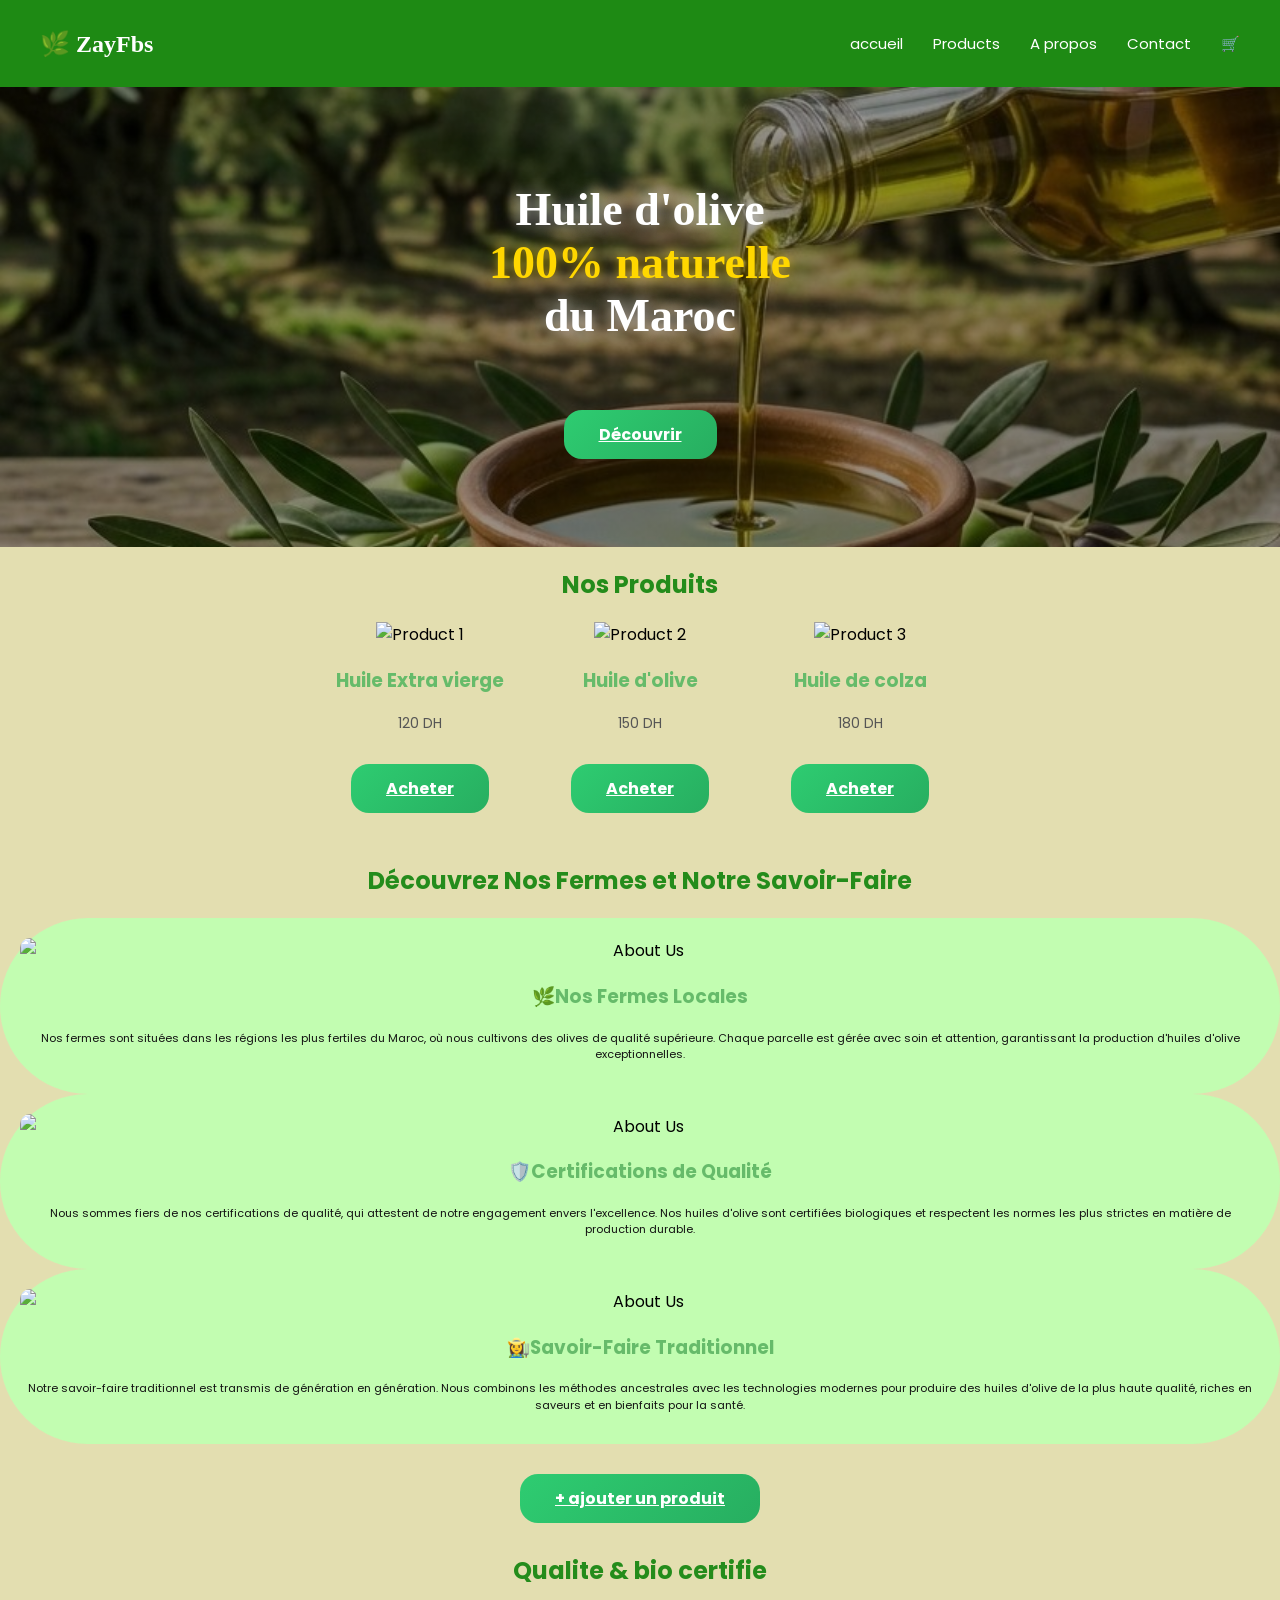
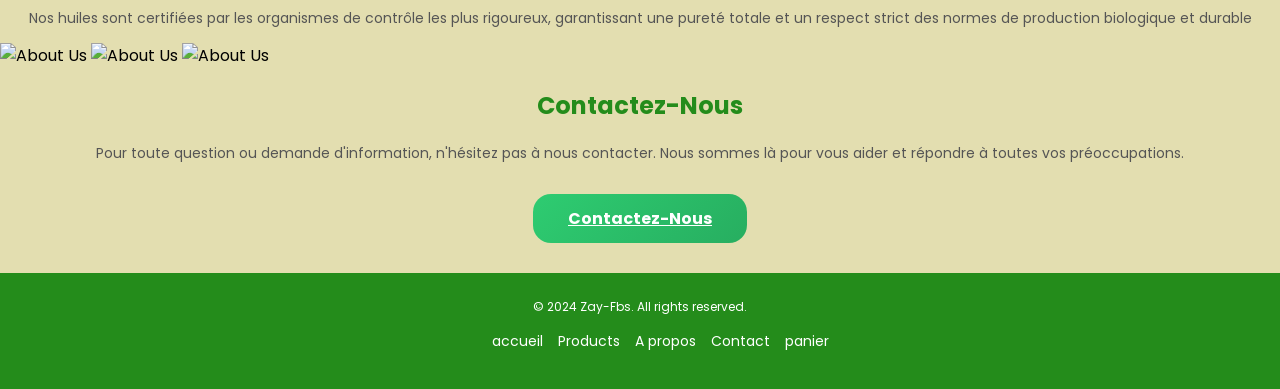
==== index.html @ a03b49b1 "first push" ====
<!DOCTYPE html>
<html lang="en">
<head>
    <meta charset="UTF-8">
    <meta name="viewport" content="width=device-width, initial-scale=1.0">
    <title>Zay-Fbs</title>
    <link rel="stylesheet" href="./css/style.css">
    <link href="https://fonts.googleapis.com/css2?family=IM+Fell+Great+Primer&display=swap" rel="stylesheet">
    <link href="https://fonts.googleapis.com/css2?family=Poppins:wght@300;400;600&display=swap" rel="stylesheet">
</head>
<body>
    <header class="nav">
        <div class="logo">🌿 ZayFbs</div>
        <ul class="nav-links">
            <li><a href="#">accueil</a></li>
            <li><a href="#">Products</a></li>
            <li><a href="#">A propos</a></li>
            <li><a href="#">Contact</a></li>
            <li><a href="#"> 🛒 </a>
            </li>
        </ul>

</header>
    <section class="hero">
  <h1 class="hero-text">
    Huile d'olive <br>
    <span class="yellow">100% naturelle</span> <br>
    du Maroc
  </h1>
  <a href="#" class="btn">Découvrir</a>
</section>

    <section class="products">
        <h2> Nos Produits </h2>
        <div class="product-list">
            <div class="product-item">
                <img src="product1.jpg" alt="Product 1">
                <h3>Huile Extra vierge  </h3>
                <p>120 DH</p>
                <a href="#" class="btn">Acheter</a>
            </div>
            <div class="product-item">
                <img src="product2.jpg" alt="Product 2">
                <h3>Huile d'olive  </h3>
                <p>150 DH</p>
                <a href="#" class="btn">Acheter</a>
            </div>
            <div class="product-item">
                <img src="product3.jpg" alt="Product 3">
                <h3>Huile de colza  </h3>
                <p>180 DH</p>
                <a href="#" class="btn">Acheter</a>
            </div>
        </div>
    </section>
    <section class="about">
        <h2>Découvrez Nos Fermes et Notre Savoir-Faire</h2>
        <div class="cards">

        <div class="about-content">
            <img src="about.jpg" alt="About Us">
            <h3>🌿Nos Fermes Locales</h3>
            <p>Nos fermes sont situées dans les régions les plus fertiles du Maroc, où nous cultivons des olives de qualité supérieure. Chaque parcelle est gérée avec soin et attention, garantissant la production d'huiles d'olive exceptionnelles.</p>
        </div>
            <div class="about-content">
                <img src="about2.jpg" alt="About Us">
                <h3>🛡️Certifications de Qualité</h3>
                <p>Nous sommes fiers de nos certifications de qualité, qui attestent de notre engagement envers l'excellence. Nos huiles d'olive sont certifiées biologiques et respectent les normes les plus strictes en matière de production durable.</p>
            </div>
            <div class="about-content">
                <img src="about3.jpg" alt="About Us">
                <h3>👩‍🌾Savoir-Faire Traditionnel</h3>
                <p>Notre savoir-faire traditionnel est transmis de génération en génération. Nous combinons les méthodes ancestrales avec les technologies modernes pour produire des huiles d'olive de la plus haute qualité, riches en saveurs et en bienfaits pour la santé.</p>
        </div>
    </section>
    <a href="#" class="btn"> + ajouter un produit</a>
    <section>   
        <h2>Qualite & bio certifie</h2>
        <p>Nos huiles sont certifiées par les organismes de contrôle les plus rigoureux, garantissant une pureté totale et un respect strict des normes de production biologique et durable</p>
         <img src="about2.jpg" alt="About Us">
          <img src="about2.jpg" alt="About Us">
           <img src="about2.jpg" alt="About Us">
    </section>
    <section>
        <h2>Contactez-Nous</h2>
        <p>Pour toute question ou demande d'information, n'hésitez pas à nous contacter. Nous sommes là pour vous aider et répondre à toutes vos préoccupations.</p>

        <a href="#" class="btn">Contactez-Nous</a>
    </section>

    <footer class="footer">
        <p1>&copy; 2024 Zay-Fbs. All rights reserved.</p1>
        <ul class="nav-links">
            <li><a href="#">accueil</a></li>
            <li><a href="#">Products</a></li>
            <li><a href="#">A propos</a></li>
            <li><a href="#">Contact</a></li>
            <li><a href="#">panier</a>
            </li>
    </footer>
</body>
</html>
---- css/style.css ----
body {
  margin: 0;
  font-family: 'Poppins', sans-serif;
  background-color: #E3DEB0; 
}
.nav {
  display: flex;
  justify-content: space-between;
  align-items: center;
  padding: 15px 40px;
  background-color: #1e8a14;
  color: white;
}
.logo {
  font-size: 24px;
  font-weight: bold;
  font-family: 'IM Fell Great Primer', serif;
}
.hero {
  height: 460px;
  background:linear-gradient(rgba(0,0,0,0.4), rgba(0,0,0,0.4)),url("../img/WhatsApp Image 2026-04-13 at 12.40.04.jpeg") center/cover no-repeat;
  display: flex;
  flex-direction: column;
  justify-content: center; 
  align-items: center; 
  text-align: center;
  color: white;
}

.nav-links {
  display: flex;
  list-style: none;
  gap: 30px;
}

.nav-links li a {
  text-decoration: none;
  color: rgb(255, 255, 255);
  font-size: 15px;
  transition: 0.3s;
}

.nav-links li a:hover {
  color: #00bcd4;
}
h1.hero-text {
  font-size: 46px;
  font-weight: bold;
  text-shadow: 0 0 15px rgba(250, 248, 248, 0.7);
  font-family: 'IM Fell Great Primer', serif;
}
.yellow {
  color: #FFD700;
  font-weight: bold;
  text-shadow: 0 0 10px rgba(255, 215, 0, 0.5);
  font-family: 'IM Fell Great Primer', serif;
}
.btn {

  background: linear-gradient(135deg, #2ecc71, #27ae60);
  color: white;
  padding: 12px 35px;
  border-radius: 18px;
  font-weight: bold;
}

.btn:hover {
  background: linear-gradient(135deg, #27ae60, #2ecc71);
  box-shadow: 0 4px 15px rgba(39, 174, 96, 0.5);
}

h2 {
  color: #248c1b; 
  text-align: center;
}
.product-list {
  display: flex;
  justify-content: center; 
  gap: 20px; 
}
.product-item {
  width: 200px;
  text-align: center;
}
h3 {
  color: #66bb6a;
}
.about-content {
  text-align: center;
  background: #c2fdb1;
  padding: 20px;
  border-radius: 100px;
}
.about-content img {
  display: block;
  margin: 0 auto 15px;
  width: 100%;
  border-radius: 10px;
}
.about-content p {
  font-size: 11px;
  color: #121212;
}
p {
  font-family: 'Poppins', sans-serif;
  font-size: 14px;
  text-align: center;
  line-height: 1.5;
  color: #555;
}
.btn {
  display: block;
  margin: 30px auto;
  width: fit-content;
}
.footer {
  background-color: #248c1b;
  color: white;
  text-align: center;
  padding: 20px;
}
.footer .nav-links {
  justify-content: center;
  gap: 15px;
  margin-top: 10px;
}
p1 {
  font-family: 'Poppins', sans-serif;
  font-size: 12px;
  color: #fff;
}
.footer .nav-links li a {
  color: white;
  font-size: 14px;
  transition: 0.3s;
}
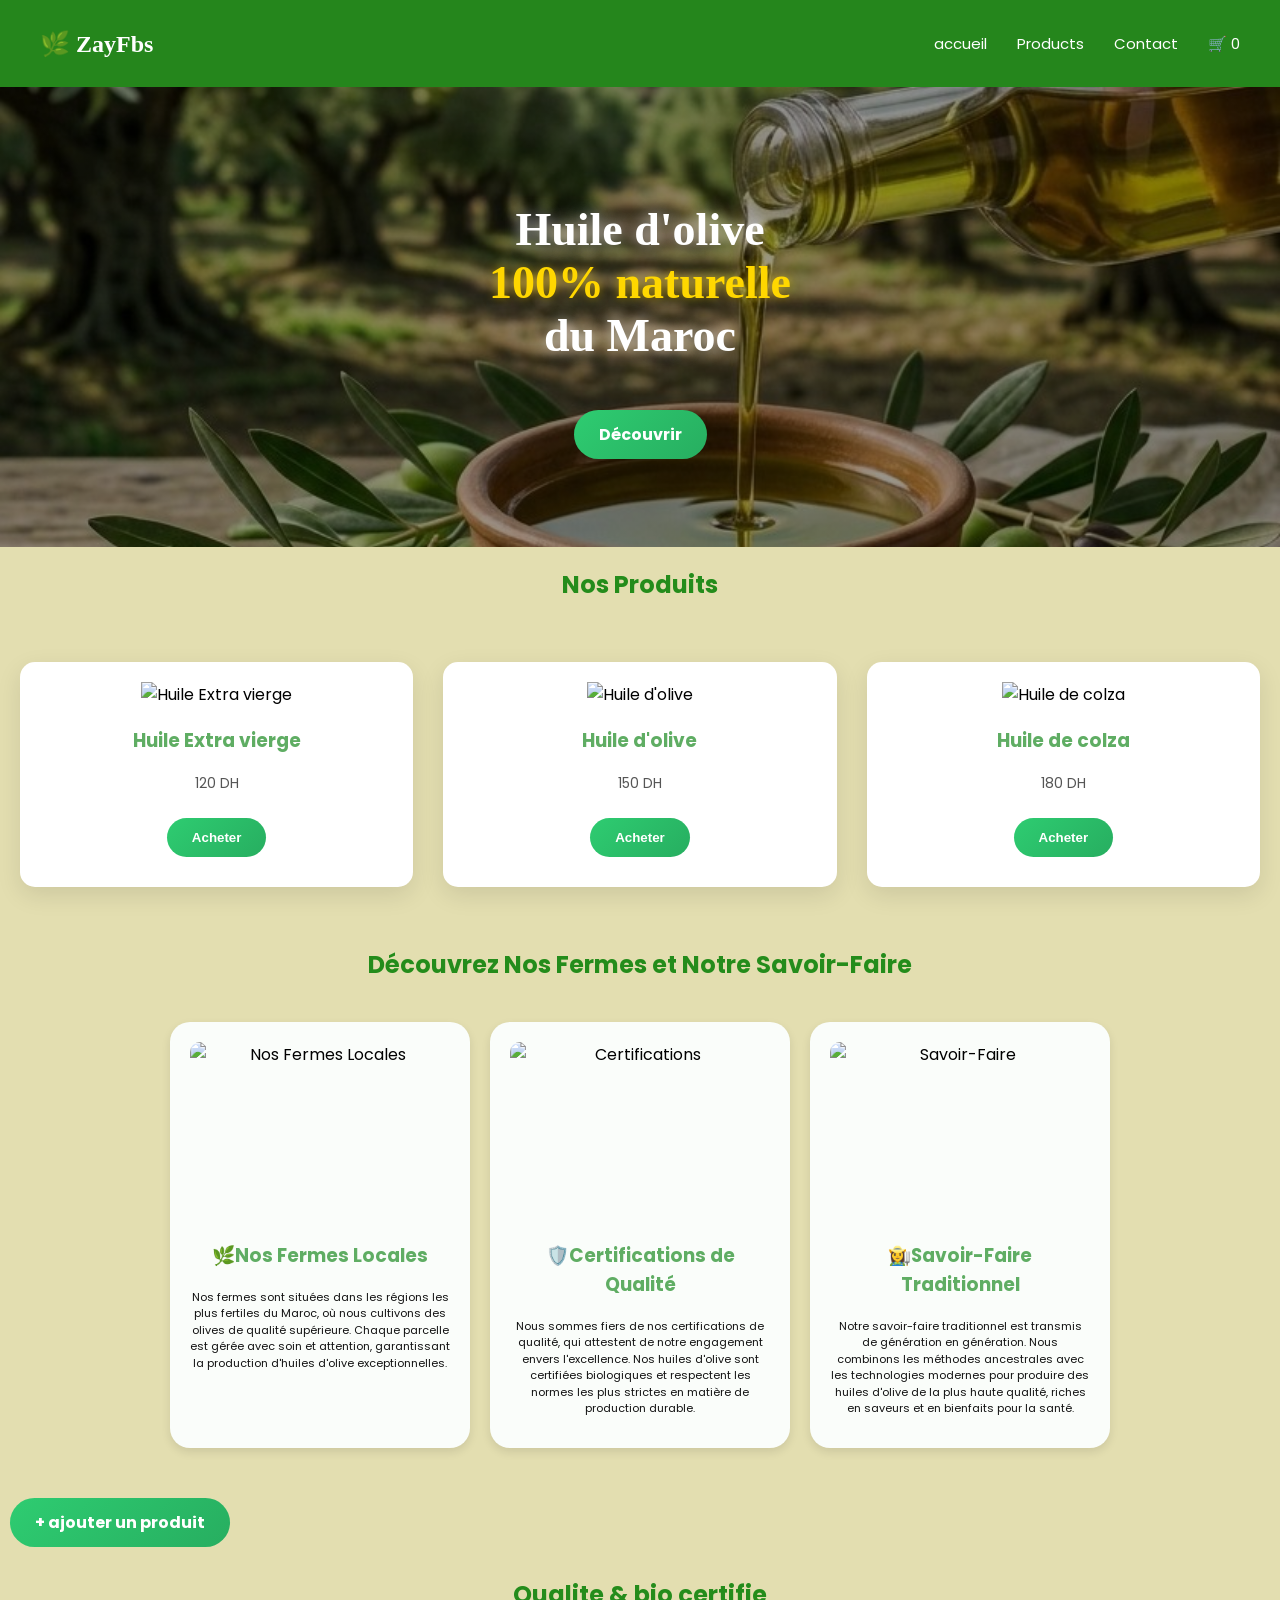
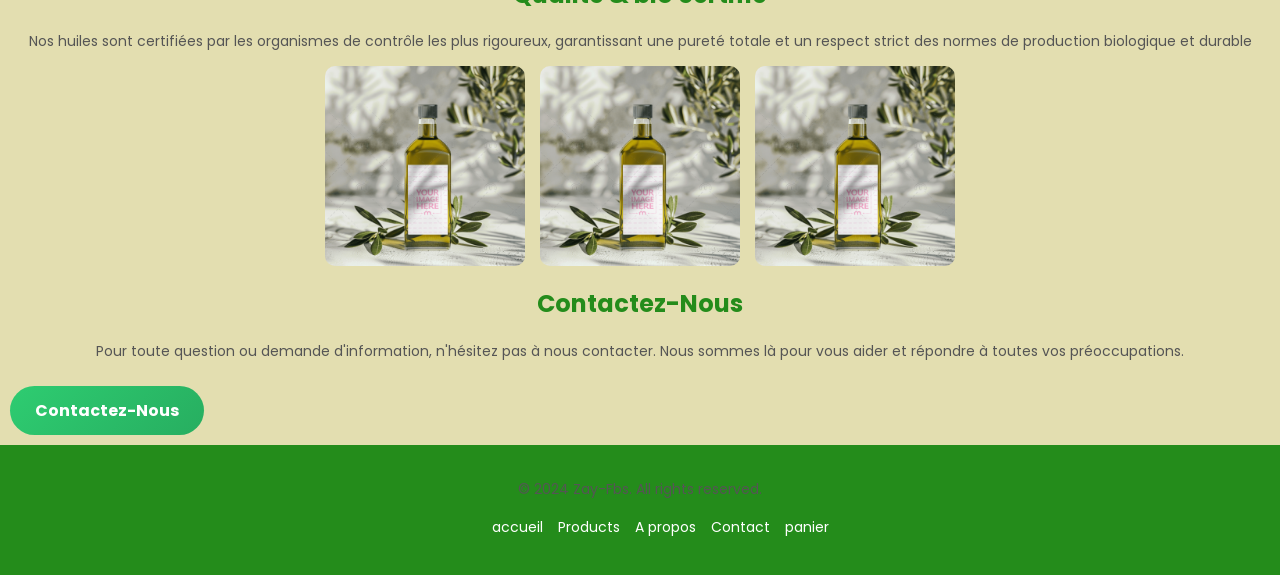
==== commit 5a60ed50: "new" ====
--- a/index.html
+++ b/index.html
@@ -12,12 +12,10 @@
     <header class="nav">
         <div class="logo">🌿 ZayFbs</div>
         <ul class="nav-links">
-            <li><a href="#">accueil</a></li>
-            <li><a href="#">Products</a></li>
-            <li><a href="#">A propos</a></li>
-            <li><a href="#">Contact</a></li>
-            <li><a href="#"> 🛒 </a>
-            </li>
+            <li><a href="index.html">accueil</a></li>
+            <li><a href="nos produit.html">Products</a></li>
+            <li><a href="admine.html">Contact</a></li>
+           <li><a href="panier.html"> 🛒 <span id="count">0</span></a></li>
         </ul>
 
 </header>
@@ -27,69 +25,73 @@
     <span class="yellow">100% naturelle</span> <br>
     du Maroc
   </h1>
-  <a href="#" class="btn">Découvrir</a>
+ <a href="#" class="btn" id="discover">Découvrir</a>
+  
 </section>
 
     <section class="products">
         <h2> Nos Produits </h2>
         <div class="product-list">
             <div class="product-item">
-                <img src="product1.jpg" alt="Product 1">
-                <h3>Huile Extra vierge  </h3>
+                <img src="" alt="Huile Extra vierge" loading="lazy">
+                <h3>Huile Extra vierge</h3>
                 <p>120 DH</p>
-                <a href="#" class="btn">Acheter</a>
+                <button class="btn acheter" data-name="Huile Extra vierge" data-price="120">Acheter</button>
             </div>
             <div class="product-item">
-                <img src="product2.jpg" alt="Product 2">
-                <h3>Huile d'olive  </h3>
+                <img src="" alt="Huile d'olive" loading="lazy">
+                <h3>Huile d'olive</h3>
                 <p>150 DH</p>
-                <a href="#" class="btn">Acheter</a>
+                <button class="btn acheter" data-name="Huile d'olive" data-price="150">Acheter</button>
             </div>
             <div class="product-item">
-                <img src="product3.jpg" alt="Product 3">
-                <h3>Huile de colza  </h3>
+                <img src="" alt="Huile de colza" loading="lazy">
+                <h3>Huile de colza</h3>
                 <p>180 DH</p>
-                <a href="#" class="btn">Acheter</a>
+                <button class="btn acheter" data-name="Huile de colza" data-price="180">Acheter</button>
             </div>
         </div>
     </section>
     <section class="about">
         <h2>Découvrez Nos Fermes et Notre Savoir-Faire</h2>
         <div class="cards">
-
         <div class="about-content">
-            <img src="about.jpg" alt="About Us">
+            <img src="" alt="Nos Fermes Locales" loading="lazy">
             <h3>🌿Nos Fermes Locales</h3>
             <p>Nos fermes sont situées dans les régions les plus fertiles du Maroc, où nous cultivons des olives de qualité supérieure. Chaque parcelle est gérée avec soin et attention, garantissant la production d'huiles d'olive exceptionnelles.</p>
         </div>
             <div class="about-content">
-                <img src="about2.jpg" alt="About Us">
+                <img src="" alt="Certifications" loading="lazy">
                 <h3>🛡️Certifications de Qualité</h3>
                 <p>Nous sommes fiers de nos certifications de qualité, qui attestent de notre engagement envers l'excellence. Nos huiles d'olive sont certifiées biologiques et respectent les normes les plus strictes en matière de production durable.</p>
             </div>
             <div class="about-content">
-                <img src="about3.jpg" alt="About Us">
+                <img src="" alt="Savoir-Faire" loading="lazy">
                 <h3>👩‍🌾Savoir-Faire Traditionnel</h3>
                 <p>Notre savoir-faire traditionnel est transmis de génération en génération. Nous combinons les méthodes ancestrales avec les technologies modernes pour produire des huiles d'olive de la plus haute qualité, riches en saveurs et en bienfaits pour la santé.</p>
         </div>
     </section>
-    <a href="#" class="btn"> + ajouter un produit</a>
+        <a href="nouveau produit.html" class="btn add"> + ajouter un produit</a>
+    
     <section>   
         <h2>Qualite & bio certifie</h2>
         <p>Nos huiles sont certifiées par les organismes de contrôle les plus rigoureux, garantissant une pureté totale et un respect strict des normes de production biologique et durable</p>
-         <img src="about2.jpg" alt="About Us">
-          <img src="about2.jpg" alt="About Us">
-           <img src="about2.jpg" alt="About Us">
+       <div class="images">
+  <img src="./img/olive.jpg" alt="Certification" loading="lazy">
+  <img src="./img/olive.jpg" alt="Certification" loading="lazy">
+  <img src="./img/olive.jpg" alt="Certification" loading="lazy">
+</div>
     </section>
     <section>
         <h2>Contactez-Nous</h2>
         <p>Pour toute question ou demande d'information, n'hésitez pas à nous contacter. Nous sommes là pour vous aider et répondre à toutes vos préoccupations.</p>
 
-        <a href="#" class="btn">Contactez-Nous</a>
+        <a href="#" class="btn" id="btn">Contactez-Nous</a>
+        
     </section>
 
-    <footer class="footer">
-        <p1>&copy; 2024 Zay-Fbs. All rights reserved.</p1>
+    <footer id="foot" class="footer">
+        <p>&copy; 2024 Zay-Fbs. All rights reserved.</p>
         <ul class="nav-links">
             <li><a href="#">accueil</a></li>
             <li><a href="#">Products</a></li>
@@ -97,6 +99,8 @@
             <li><a href="#">Contact</a></li>
             <li><a href="#">panier</a>
             </li>
+        </ul>
     </footer>
+    <script src="script.js"></script>
 </body>
 </html>
--- a/css/style.css
+++ b/css/style.css
@@ -9,7 +9,7 @@
   justify-content: space-between;
   align-items: center;
   padding: 15px 40px;
-  background-color: #1e8a14;
+  background-color: #25861c;
   color: white;
 }
 .logo {
@@ -74,28 +74,64 @@
   color: #248c1b; 
   text-align: center;
 }
-.product-list {
+.product-list, .grid {
+  display: grid;
+  grid-template-columns: repeat(auto-fit, minmax(250px, 1fr));
+  gap: 30px;
+  padding: 40px 20px;
+  max-width: 1400px;
+  margin: 0 auto;
+}
+
+.grid {
+  grid-template-columns: repeat(4, 1fr);
+}
+.product-item, .card {
+  text-align: center;
+  background: white;
+  padding: 20px;
+  border-radius: 15px;
+  box-shadow: 0 8px 25px rgba(0,0,0,0.1);
+  transition: transform 0.3s ease, box-shadow 0.3s ease;
+}
+
+.product-item:hover, .card:hover {
+  transform: translateY(-10px);
+  box-shadow: 0 15px 40px rgba(0,0,0,0.2);
+}
+
+.card img {
+  width: 100%;
+  height: 220px;
+  object-fit: cover;
+  border-radius: 10px;
+}
+h3 {
+  color: #5fad63;
+}
+.cards {
   display: flex;
   justify-content: center; 
   gap: 20px; 
-}
-.product-item {
-  width: 200px;
-  text-align: center;
-}
-h3 {
-  color: #66bb6a;
-}
+  margin: 40px auto;
+  flex-wrap: wrap; 
+}
+
 .about-content {
   text-align: center;
-  background: #c2fdb1;
+  background: #fafdfa;
   padding: 20px;
-  border-radius: 100px;
-}
+  border-radius: 20px; 
+  width: 300px; 
+  box-shadow: 0 4px 10px rgba(0,0,0,0.1);
+}
+
 .about-content img {
   display: block;
   margin: 0 auto 15px;
   width: 100%;
+  height: 180px;
+  object-fit: cover; 
   border-radius: 10px;
 }
 .about-content p {
@@ -109,10 +145,86 @@
   line-height: 1.5;
   color: #555;
 }
-.btn {
-  display: block;
-  margin: 30px auto;
-  width: fit-content;
+.btn, .add-btn {
+  background: linear-gradient(135deg, #2ecc71, #27ae60);
+  color: white;
+  padding: 12px 25px;
+  border: none;
+  border-radius: 25px;
+  font-weight: bold;
+  cursor: pointer;
+  text-decoration: none;
+  display: inline-block;
+  transition: all 0.3s ease;
+  margin: 10px;
+}
+
+.btn:hover, .add-btn:hover {
+  background: linear-gradient(135deg, #27ae60, #2ecc71);
+  transform: scale(1.05);
+  box-shadow: 0 5px 20px rgba(39,174,96,0.4);
+}
+
+.add-btn {
+  background: linear-gradient(135deg, #5b702d, #a8c77b);
+}
+
+.add-btn:hover {
+  background: linear-gradient(135deg, #a8c77b, #5b702d);
+}
+
+.top {
+  display: flex;
+  justify-content: space-between;
+  align-items: center;
+  margin-bottom: 40px;
+  padding: 0 20px;
+}
+
+.top h1 {
+  font-size: 32px;
+  color: #279752;
+}
+
+.delete {
+  color: #e74c3c;
+  background: none;
+  border: none;
+  font-size: 18px;
+  cursor: pointer;
+  transition: color 0.3s;
+}
+
+.delete:hover {
+  color: #c0392b;
+}
+
+/* Notification smooth */
+.notification {
+  position: fixed;
+  top: 20px;
+  right: -400px;
+  background: #27ae60;
+  color: white;
+  padding: 15px 20px;
+  border-radius: 8px;
+  box-shadow: 0 4px 12px rgba(0,0,0,0.3);
+  transition: right 0.4s ease, transform 0.3s ease;
+  z-index: 10000;
+}
+
+.notification.show {
+  right: 20px;
+}
+.images {
+  display: flex;
+  justify-content: center; 
+  gap: 15px; 
+}
+
+.images img {
+  width: 200px;
+  border-radius: 10px;
 }
 .footer {
   background-color: #248c1b;
@@ -125,13 +237,95 @@
   gap: 15px;
   margin-top: 10px;
 }
-p1 {
-  font-family: 'Poppins', sans-serif;
-  font-size: 12px;
-  color: #fff;
-}
+/* Deprecated p1 */
 .footer .nav-links li a {
   color: white;
   font-size: 14px;
   transition: 0.3s;
 }
+
+/* Panier item styles */
+.item {
+  background: white;
+  margin: 15px 0;
+  padding: 20px;
+  border-radius: 12px;
+  box-shadow: 0 4px 15px rgba(0,0,0,0.1);
+  display: flex;
+  justify-content: space-between;
+  align-items: center;
+  animation: fadeIn 0.5s ease-in;
+}
+
+@keyframes fadeIn {
+  from { opacity: 0; transform: translateY(20px); }
+  to { opacity: 1; transform: translateY(0); }
+}
+
+/* Page load fade */
+* {
+  box-sizing: border-box;
+}
+
+body {
+  animation: fadeIn 0.8s ease-out;
+}
+
+/* Responsive */
+@media (max-width: 768px) {
+  .nav {
+    flex-direction: column;
+    gap: 15px;
+    padding: 15px;
+  }
+  
+  .nav-links {
+    gap: 15px;
+    flex-wrap: wrap;
+  }
+  
+  .grid, .product-list {
+    grid-template-columns: 1fr;
+    gap: 20px;
+    padding: 20px 10px;
+  }
+  
+  .hero {
+    height: 50vh;
+    font-size: 1.2rem;
+  }
+  
+  .hero-text {
+    font-size: 2rem !important;
+  }
+  
+  .cards {
+    flex-direction: column;
+    align-items: center;
+  }
+  
+  .about-content {
+    width: 90%;
+    max-width: 400px;
+  }
+  
+  .images {
+    flex-direction: column;
+    align-items: center;
+  }
+  
+  .images img {
+    width: 80%;
+    max-width: 300px;
+  }
+}
+
+@media (min-width: 769px) and (max-width: 1200px) {
+  .grid {
+    grid-template-columns: repeat(2, 1fr);
+  }
+  
+  .product-list {
+    grid-template-columns: repeat(2, 1fr);
+  }
+}
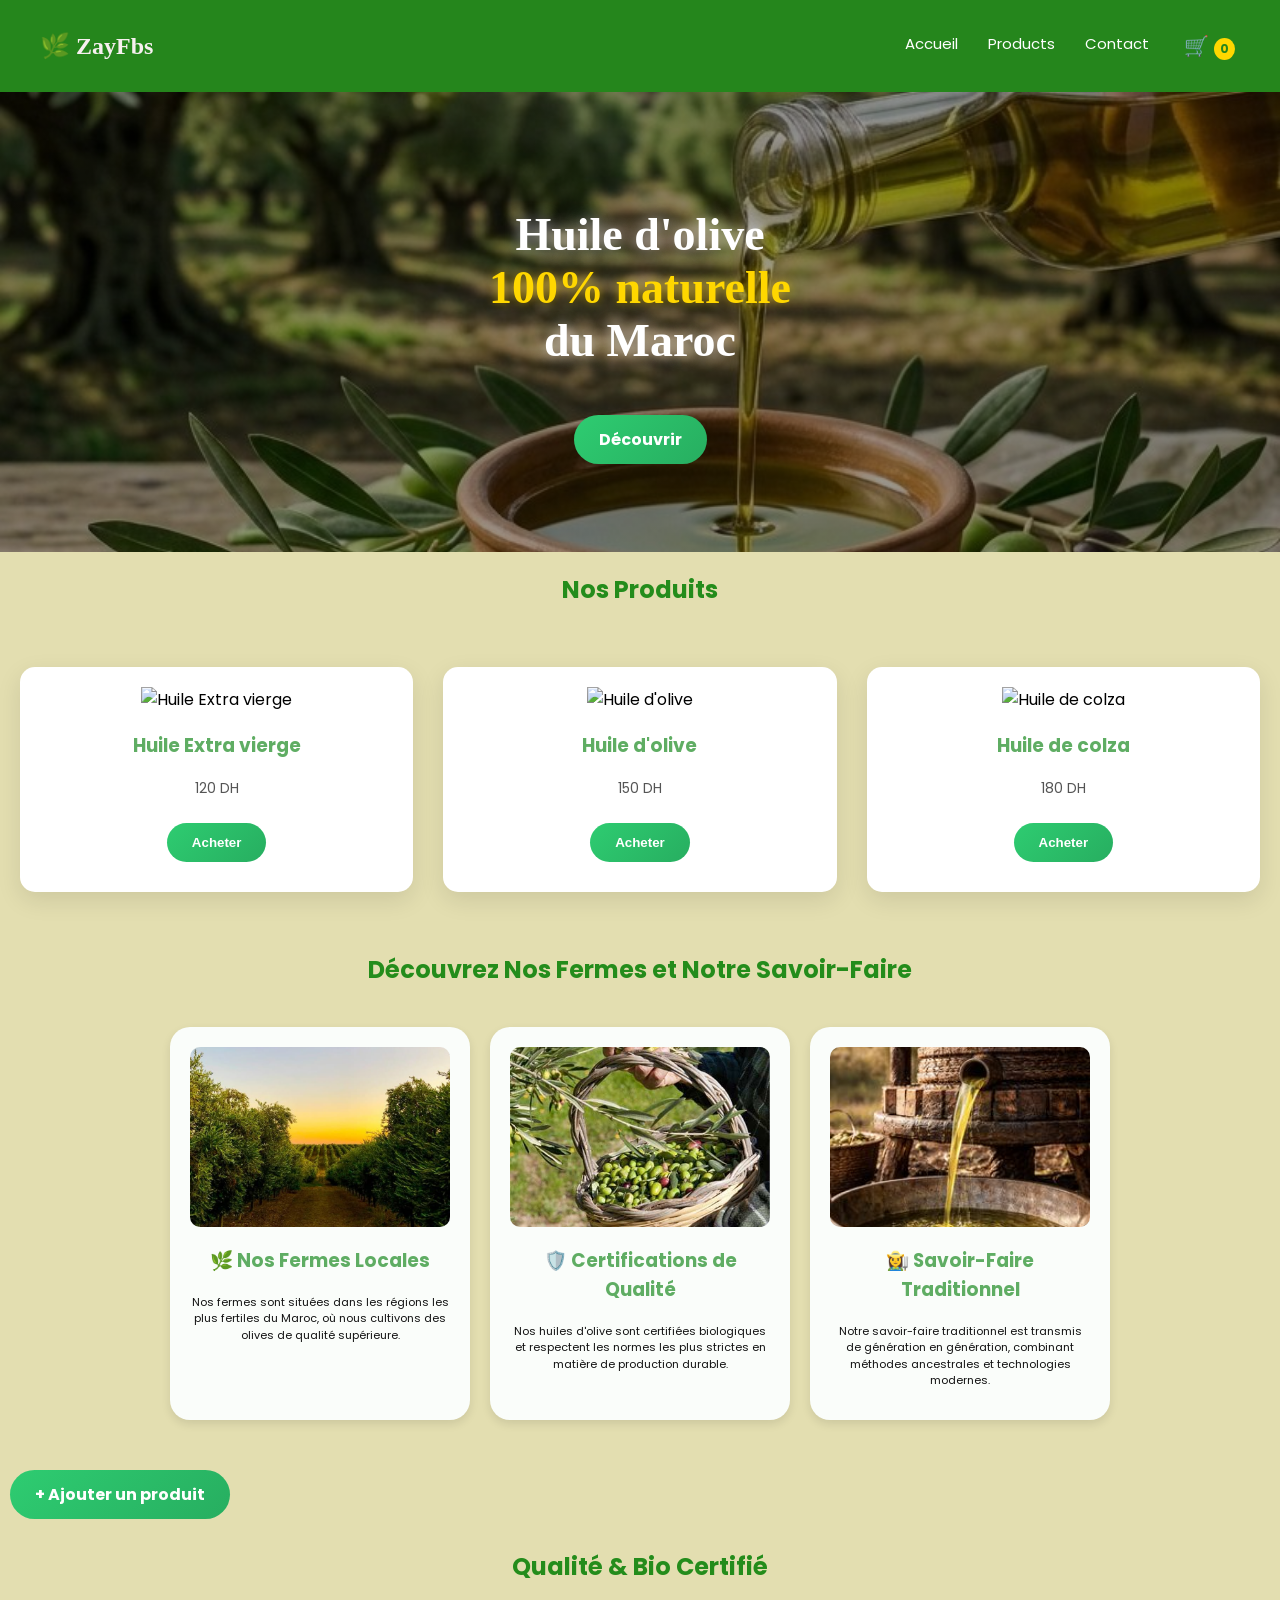
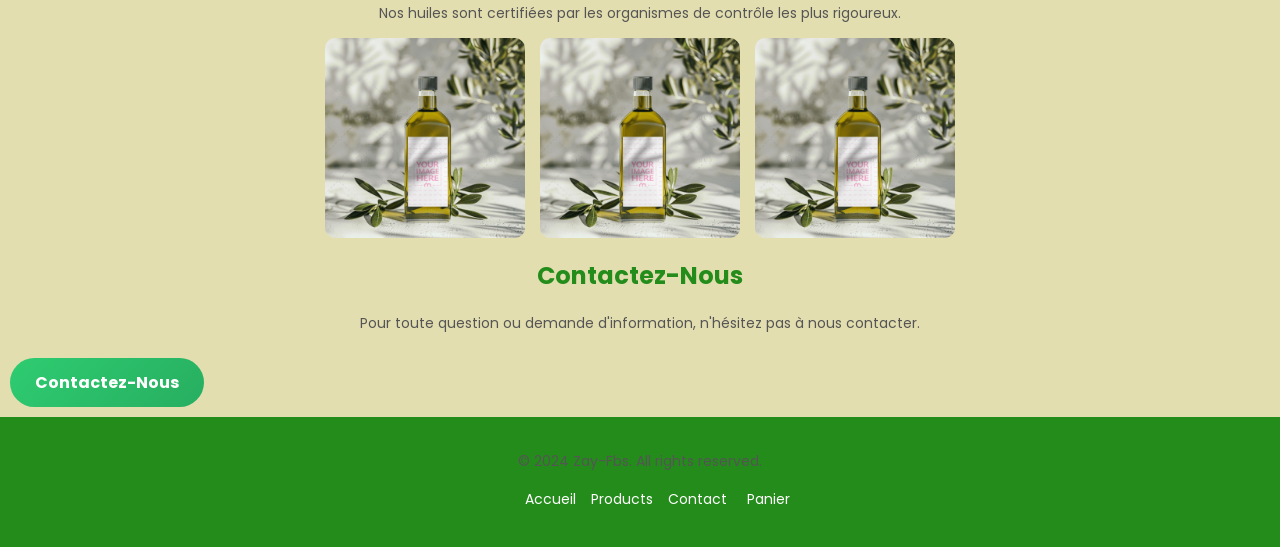
==== commit bcfb5d5f: "last commit" ====
--- a/index.html
+++ b/index.html
@@ -1,106 +1,106 @@
 <!DOCTYPE html>
 <html lang="en">
 <head>
-    <meta charset="UTF-8">
-    <meta name="viewport" content="width=device-width, initial-scale=1.0">
-    <title>Zay-Fbs</title>
-    <link rel="stylesheet" href="./css/style.css">
-    <link href="https://fonts.googleapis.com/css2?family=IM+Fell+Great+Primer&display=swap" rel="stylesheet">
-    <link href="https://fonts.googleapis.com/css2?family=Poppins:wght@300;400;600&display=swap" rel="stylesheet">
+  <meta charset="UTF-8">
+  <meta name="viewport" content="width=device-width, initial-scale=1.0">
+  <title>Zay-Fbs</title>
+  <link rel="stylesheet" href="./css/style.css">
+  <link href="https://fonts.googleapis.com/css2?family=IM+Fell+Great+Primer&display=swap" rel="stylesheet">
+  <link href="https://fonts.googleapis.com/css2?family=Poppins:wght@300;400;600&display=swap" rel="stylesheet">
 </head>
 <body>
-    <header class="nav">
-        <div class="logo">🌿 ZayFbs</div>
-        <ul class="nav-links">
-            <li><a href="index.html">accueil</a></li>
-            <li><a href="nos produit.html">Products</a></li>
-            <li><a href="admine.html">Contact</a></li>
-           <li><a href="panier.html"> 🛒 <span id="count">0</span></a></li>
-        </ul>
+  <header class="nav">
+    <div class="logo">🌿 ZayFbs</div>
+    <ul class="nav-links">
+      <li><a href="index.html">Accueil</a></li>
+      <li><a href="nos produit.html">Products</a></li>
+      <li><a href="admine.html">Contact</a></li>
+      <li><a href="panier.html">🛒 <span id="count">0</span></a></li>
+    </ul>
+  </header>
 
-</header>
-    <section class="hero">
-  <h1 class="hero-text">
-    Huile d'olive <br>
-    <span class="yellow">100% naturelle</span> <br>
-    du Maroc
-  </h1>
- <a href="#" class="btn" id="discover">Découvrir</a>
-  
-</section>
+  <section class="hero">
+    <h1 class="hero-text">
+      Huile d'olive <br>
+      <span class="yellow">100% naturelle</span> <br>
+      du Maroc
+    </h1>
+    <a href="#" class="btn" id="discover">Découvrir</a>
+  </section>
 
-    <section class="products">
-        <h2> Nos Produits </h2>
-        <div class="product-list">
-            <div class="product-item">
-                <img src="" alt="Huile Extra vierge" loading="lazy">
-                <h3>Huile Extra vierge</h3>
-                <p>120 DH</p>
-                <button class="btn acheter" data-name="Huile Extra vierge" data-price="120">Acheter</button>
-            </div>
-            <div class="product-item">
-                <img src="" alt="Huile d'olive" loading="lazy">
-                <h3>Huile d'olive</h3>
-                <p>150 DH</p>
-                <button class="btn acheter" data-name="Huile d'olive" data-price="150">Acheter</button>
-            </div>
-            <div class="product-item">
-                <img src="" alt="Huile de colza" loading="lazy">
-                <h3>Huile de colza</h3>
-                <p>180 DH</p>
-                <button class="btn acheter" data-name="Huile de colza" data-price="180">Acheter</button>
-            </div>
-        </div>
-    </section>
-    <section class="about">
-        <h2>Découvrez Nos Fermes et Notre Savoir-Faire</h2>
-        <div class="cards">
-        <div class="about-content">
-            <img src="" alt="Nos Fermes Locales" loading="lazy">
-            <h3>🌿Nos Fermes Locales</h3>
-            <p>Nos fermes sont situées dans les régions les plus fertiles du Maroc, où nous cultivons des olives de qualité supérieure. Chaque parcelle est gérée avec soin et attention, garantissant la production d'huiles d'olive exceptionnelles.</p>
-        </div>
-            <div class="about-content">
-                <img src="" alt="Certifications" loading="lazy">
-                <h3>🛡️Certifications de Qualité</h3>
-                <p>Nous sommes fiers de nos certifications de qualité, qui attestent de notre engagement envers l'excellence. Nos huiles d'olive sont certifiées biologiques et respectent les normes les plus strictes en matière de production durable.</p>
-            </div>
-            <div class="about-content">
-                <img src="" alt="Savoir-Faire" loading="lazy">
-                <h3>👩‍🌾Savoir-Faire Traditionnel</h3>
-                <p>Notre savoir-faire traditionnel est transmis de génération en génération. Nous combinons les méthodes ancestrales avec les technologies modernes pour produire des huiles d'olive de la plus haute qualité, riches en saveurs et en bienfaits pour la santé.</p>
-        </div>
-    </section>
-        <a href="nouveau produit.html" class="btn add"> + ajouter un produit</a>
-    
-    <section>   
-        <h2>Qualite & bio certifie</h2>
-        <p>Nos huiles sont certifiées par les organismes de contrôle les plus rigoureux, garantissant une pureté totale et un respect strict des normes de production biologique et durable</p>
-       <div class="images">
-  <img src="./img/olive.jpg" alt="Certification" loading="lazy">
-  <img src="./img/olive.jpg" alt="Certification" loading="lazy">
-  <img src="./img/olive.jpg" alt="Certification" loading="lazy">
-</div>
-    </section>
-    <section>
-        <h2>Contactez-Nous</h2>
-        <p>Pour toute question ou demande d'information, n'hésitez pas à nous contacter. Nous sommes là pour vous aider et répondre à toutes vos préoccupations.</p>
+  <section class="products">
+    <h2>Nos Produits</h2>
+    <div class="product-list">
+      <div class="product-item">
+        <img src="" alt="Huile Extra vierge" loading="lazy">
+        <h3>Huile Extra vierge</h3>
+        <p>120 DH</p>
+        <button class="btn acheter" data-name="Huile Extra vierge" data-price="120">Acheter</button>
+      </div>
+      <div class="product-item">
+        <img src="" alt="Huile d'olive" loading="lazy">
+        <h3>Huile d'olive</h3>
+        <p>150 DH</p>
+        <button class="btn acheter" data-name="Huile d'olive" data-price="150">Acheter</button>
+      </div>
+      <div class="product-item">
+        <img src="" alt="Huile de colza" loading="lazy">
+        <h3>Huile de colza</h3>
+        <p>180 DH</p>
+        <button class="btn acheter" data-name="Huile de colza" data-price="180">Acheter</button>
+      </div>
+    </div>
+  </section>
 
-        <a href="#" class="btn" id="btn">Contactez-Nous</a>
-        
-    </section>
+  <section class="about">
+    <h2>Découvrez Nos Fermes et Notre Savoir-Faire</h2>
+    <div class="cards">
+      <div class="about-content">
+        <img src="img/oliveferme.jpg" alt="Nos Fermes Locales" loading="lazy">
+        <h3>🌿 Nos Fermes Locales</h3>
+        <p>Nos fermes sont situées dans les régions les plus fertiles du Maroc, où nous cultivons des olives de qualité supérieure.</p>
+      </div>
+      <div class="about-content">
+        <img src="img/ferme.jpg" alt="Certifications" loading="lazy">
+        <h3>🛡️ Certifications de Qualité</h3>
+        <p>Nos huiles d'olive sont certifiées biologiques et respectent les normes les plus strictes en matière de production durable.</p>
+      </div>
+      <div class="about-content">
+        <img src="img/ferme olive.jpg" alt="Savoir-Faire" loading="lazy">
+        <h3>👩‍🌾 Savoir-Faire Traditionnel</h3>
+        <p>Notre savoir-faire traditionnel est transmis de génération en génération, combinant méthodes ancestrales et technologies modernes.</p>
+      </div>
+    </div>
+  </section>
 
-    <footer id="foot" class="footer">
-        <p>&copy; 2024 Zay-Fbs. All rights reserved.</p>
-        <ul class="nav-links">
-            <li><a href="#">accueil</a></li>
-            <li><a href="#">Products</a></li>
-            <li><a href="#">A propos</a></li>
-            <li><a href="#">Contact</a></li>
-            <li><a href="#">panier</a>
-            </li>
-        </ul>
-    </footer>
-    <script src="script.js"></script>
+  <a href="nouveau produit.html" class="btn add">+ Ajouter un produit</a>
+
+  <section>
+    <h2>Qualité & Bio Certifié</h2>
+    <p>Nos huiles sont certifiées par les organismes de contrôle les plus rigoureux.</p>
+    <div class="images">
+      <img src="./img/olive.jpg" alt="Certification" loading="lazy">
+      <img src="./img/olive.jpg" alt="Certification" loading="lazy">
+      <img src="./img/olive.jpg" alt="Certification" loading="lazy">
+    </div>
+  </section>
+
+  <section>
+    <h2>Contactez-Nous</h2>
+    <p>Pour toute question ou demande d'information, n'hésitez pas à nous contacter.</p>
+    <a href="admine.html" class="btn">Contactez-Nous</a>
+  </section>
+
+  <footer class="footer">
+    <p>&copy; 2024 Zay-Fbs. All rights reserved.</p>
+    <ul class="nav-links">
+      <li><a href="index.html">Accueil</a></li>
+      <li><a href="nos produit.html">Products</a></li>
+      <li><a href="admine.html">Contact</a></li>
+      <li><a href="panier.html">Panier</a></li>
+    </ul>
+  </footer>
+
+  <script src="script.js"></script>
 </body>
 </html>
--- a/css/style.css
+++ b/css/style.css
@@ -10,7 +10,7 @@
   align-items: center;
   padding: 15px 40px;
   background-color: #25861c;
-  color: white;
+  color: rgb(247, 240, 240);
 }
 .logo {
   font-size: 24px;
@@ -42,7 +42,32 @@
 }
 
 .nav-links li a:hover {
-  color: #00bcd4;
+  color: #FFD700;
+}
+
+.nav-links li:last-child a {
+  position: relative;
+  font-size: 20px;
+  padding: 5px;
+  border-radius: 50%;
+  transition: all 0.3s ease;
+}
+
+.nav-links li:last-child a:hover {
+  background: rgba(255,255,255,0.2);
+  transform: scale(1.2);
+}
+
+#count {
+  background: #FFD700;
+  color: #25861c;
+  border-radius: 50%;
+  padding: 2px 6px;
+  font-size: 12px;
+  font-weight: bold;
+  min-width: 20px;
+  display: inline-block;
+  text-align: center;
 }
 h1.hero-text {
   font-size: 46px;
@@ -199,7 +224,6 @@
   color: #c0392b;
 }
 
-/* Notification smooth */
 .notification {
   position: fixed;
   top: 20px;
@@ -237,14 +261,13 @@
   gap: 15px;
   margin-top: 10px;
 }
-/* Deprecated p1 */
+
 .footer .nav-links li a {
   color: white;
   font-size: 14px;
   transition: 0.3s;
 }
 
-/* Panier item styles */
 .item {
   background: white;
   margin: 15px 0;
@@ -262,7 +285,6 @@
   to { opacity: 1; transform: translateY(0); }
 }
 
-/* Page load fade */
 * {
   box-sizing: border-box;
 }
@@ -271,7 +293,6 @@
   animation: fadeIn 0.8s ease-out;
 }
 
-/* Responsive */
 @media (max-width: 768px) {
   .nav {
     flex-direction: column;
@@ -295,8 +316,73 @@
     font-size: 1.2rem;
   }
   
-  .hero-text {
+.hero-text {
     font-size: 2rem !important;
+  }
+
+  .admin-hero, .product-form-hero {
+    position: relative;
+    min-height: 80vh;
+    background-size: cover;
+    background-position: center;
+    display: flex;
+    flex-direction: column;
+    justify-content: center;
+    align-items: center;
+    padding: 50px 20px;
+    gap: 30px;
+  }
+
+  .admin-hero {
+    background: linear-gradient(rgba(0,0,0,0.4), rgba(0,0,0,0.4)), url("../img/olive.jpg") center/cover;
+  }
+
+  .product-form-hero {
+    background: linear-gradient(135deg, #123f1f, #6aa84f);
+  }
+
+  .admin-hero::before, .product-form-hero::before {
+    content: "";
+    position: absolute;
+    inset: 0;
+    backdrop-filter: blur(3px);
+    background: rgba(0,0,0,0.3);
+    z-index: 0;
+  }
+
+  .admin-hero > *, .product-form-hero > * {
+    position: relative;
+    z-index: 1;
+  }
+
+  .admin-hero input, .product-form-hero input {
+    width: 100%;
+    max-width: 500px;
+    padding: 15px;
+    border: none;
+    border-bottom: 2px solid #333;
+    background: transparent;
+    font-size: 16px;
+    color: white;
+    margin-bottom: 20px;
+  }
+
+  .admin-hero input::placeholder, .product-form-hero input::placeholder {
+    color: #ddd;
+  }
+
+  .admin-hero input:focus, .product-form-hero input:focus {
+    outline: none;
+    border-bottom-color: #6aa84f;
+  }
+
+  .admin-hero h3 {
+    color: white;
+    font-size: 14px;
+    margin-bottom: 5px;
+    text-align: left;
+    width: 100%;
+    max-width: 500px;
   }
   
   .cards {
